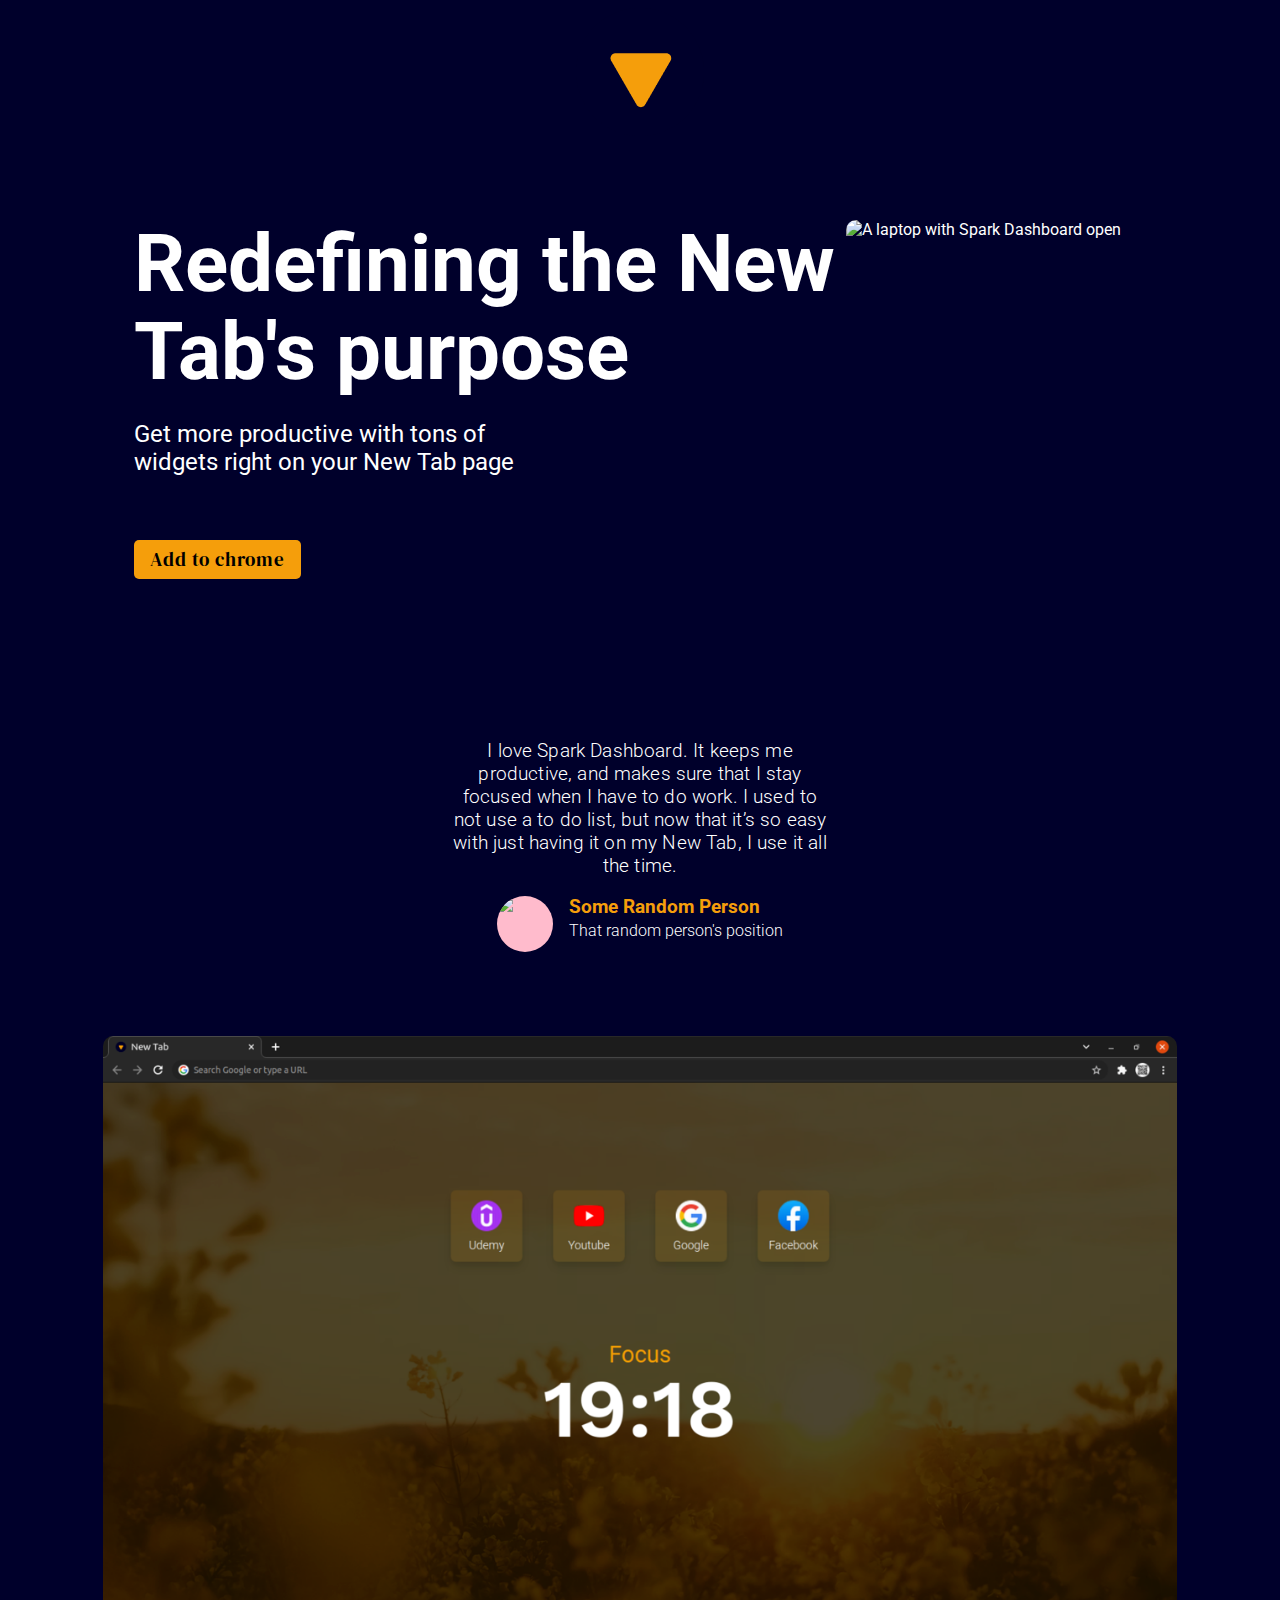
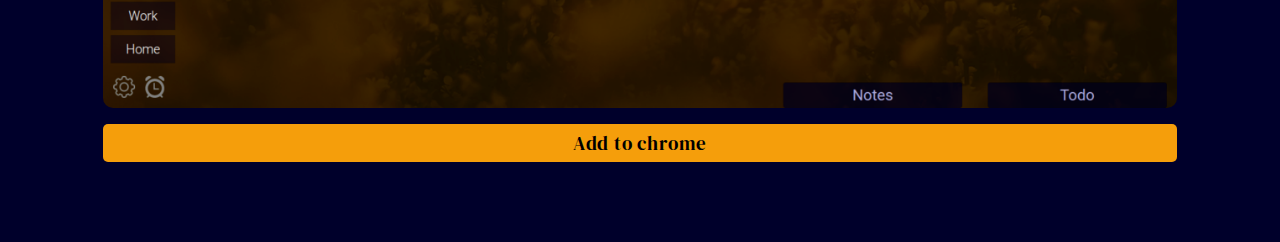
==== index.html @ c19ab489 "First commit, finished v1" ====
<!DOCTYPE html>
<html lang="en">
  <head>
    <meta charset="UTF-8" />
    <meta http-equiv="X-UA-Compatible" content="IE=edge" />
    <meta name="viewport" content="width=device-width, initial-scale=1.0" />
    <title>Spark Dashboard</title>
    <link rel="stylesheet" href="style.css" />
  </head>
  <body>
    <img src="./logo.png" alt="" />
    <section class="intro">
      <article class="intro--content">
        <div class="intro--text">
          <h1 class="title">Redefining the New Tab's purpose</h1>
          <p class="title--explanation">
            Get more productive with tons of widgets right on your New Tab page
          </p>
        </div>
        <button class="cta"><a href="">Add to chrome</a></button>
      </article>
      <img
        src="./laptopmockup.png"
        class="mockup"
        alt="A laptop with Spark Dashboard open"
      />
    </section>
    <section class="testimonial">
      <p class="testimonial--text">
        I love Spark Dashboard. It keeps me productive, and makes sure that I
        stay focused when I have to do work. I used to not use a to do list, but now that
        it’s so easy with just having it on my New Tab, I use it all the time.
      </p>
      <div class="testimonial--person">
        <div class="person--image">
          <img src="./testimonial.jpg" class="testimonial--pesron__image" alt=" " />
        </div>
        <div class="testimonial--person__identity">
          <h3 class="testimonial--person__name">Some Random Person</h3>
          <p class="testimonial--person__title">That random person's position</p>
        </div>
      </div>
    </section>
    <section class="picture">
        <img src="./screenshot.png" class="picture--image" alt="">
        <button class="cta"><a href="">Add to chrome</a></button>
    </section>
  </body>
</html>
---- style.css ----
@import url("https://fonts.googleapis.com/css2?family=DM+Serif+Display&display=swap");
@import url("https://fonts.googleapis.com/css2?family=DM+Serif+Display&family=Roboto:wght@100;300;400;700;900&display=swap");

:root {
  --dark: #00002b;
  --light: #f59e0b;
  --white: white;
  --black: black;
}

body {
  background-color: var(--dark);
  color: var(--white);
  font-family: "Roboto", sans-serif;
  text-align: center;
}

.logo {
  margin-left: auto;
  margin-right: auto;
  object-fit: contain;
  object-position: center;
}

.intro {
  text-align: left;
  display: flex;
  justify-content: space-around;
  width: 80%;
  margin: 5rem auto;
  margin-bottom: 10rem;
}

.intro--text {
  margin-bottom: 4rem;
}

.title {
  line-height: 110%;
  font-size: 5rem;
  margin: 0;
}

.title--explanation {
  font-size: 1.5rem;
  width: 60%;
}

.cta {
  background-color: var(--light);
  border: none;
  padding: 0.4rem 1rem;
  font-weight: light;
  font-family: "DM Serif Display";
  letter-spacing: 0.05rem;
  font-size: 1.2rem;
  border-radius: 5px;
}

.cta > a {
  text-decoration: none;
  color: black;
}

.mockup {
  width: 40vw;
  border-radius: 10px;
}

/**/
.testimonial {
  text-align: left;
  width: 30%;
  margin: 0 auto;
}

.testimonial--text {
  text-align: center;
  font-size: 1.2rem;
  font-weight: 300;
  letter-spacing: 0.01rem;
}

.testimonial--person {
  display: flex;
  justify-content: center;
  align-items: flex-start;
}

.person--image {
  border-radius: 50%;
  height: 3.5rem;
  width: 3.5rem;
  overflow: hidden;
  margin-right: 1rem;
  background-color: #ffbbcc;
}

.testimonial--person__image {
}

.testimonial--person__identity {
  margin: 0;
}

.testimonial--person__name {
  margin: 0;
  color: var(--light);
}

.testimonial--person__title {
  margin-top: 0.2rem;
  font-weight: 300;
}

.picture {
  margin: 5rem auto;
  text-align: center;
  display: flex;
  flex-direction: column;
  width: 85%;
}

.picture--image {
  border-radius: 10px;
  margin-bottom: 1rem;
}
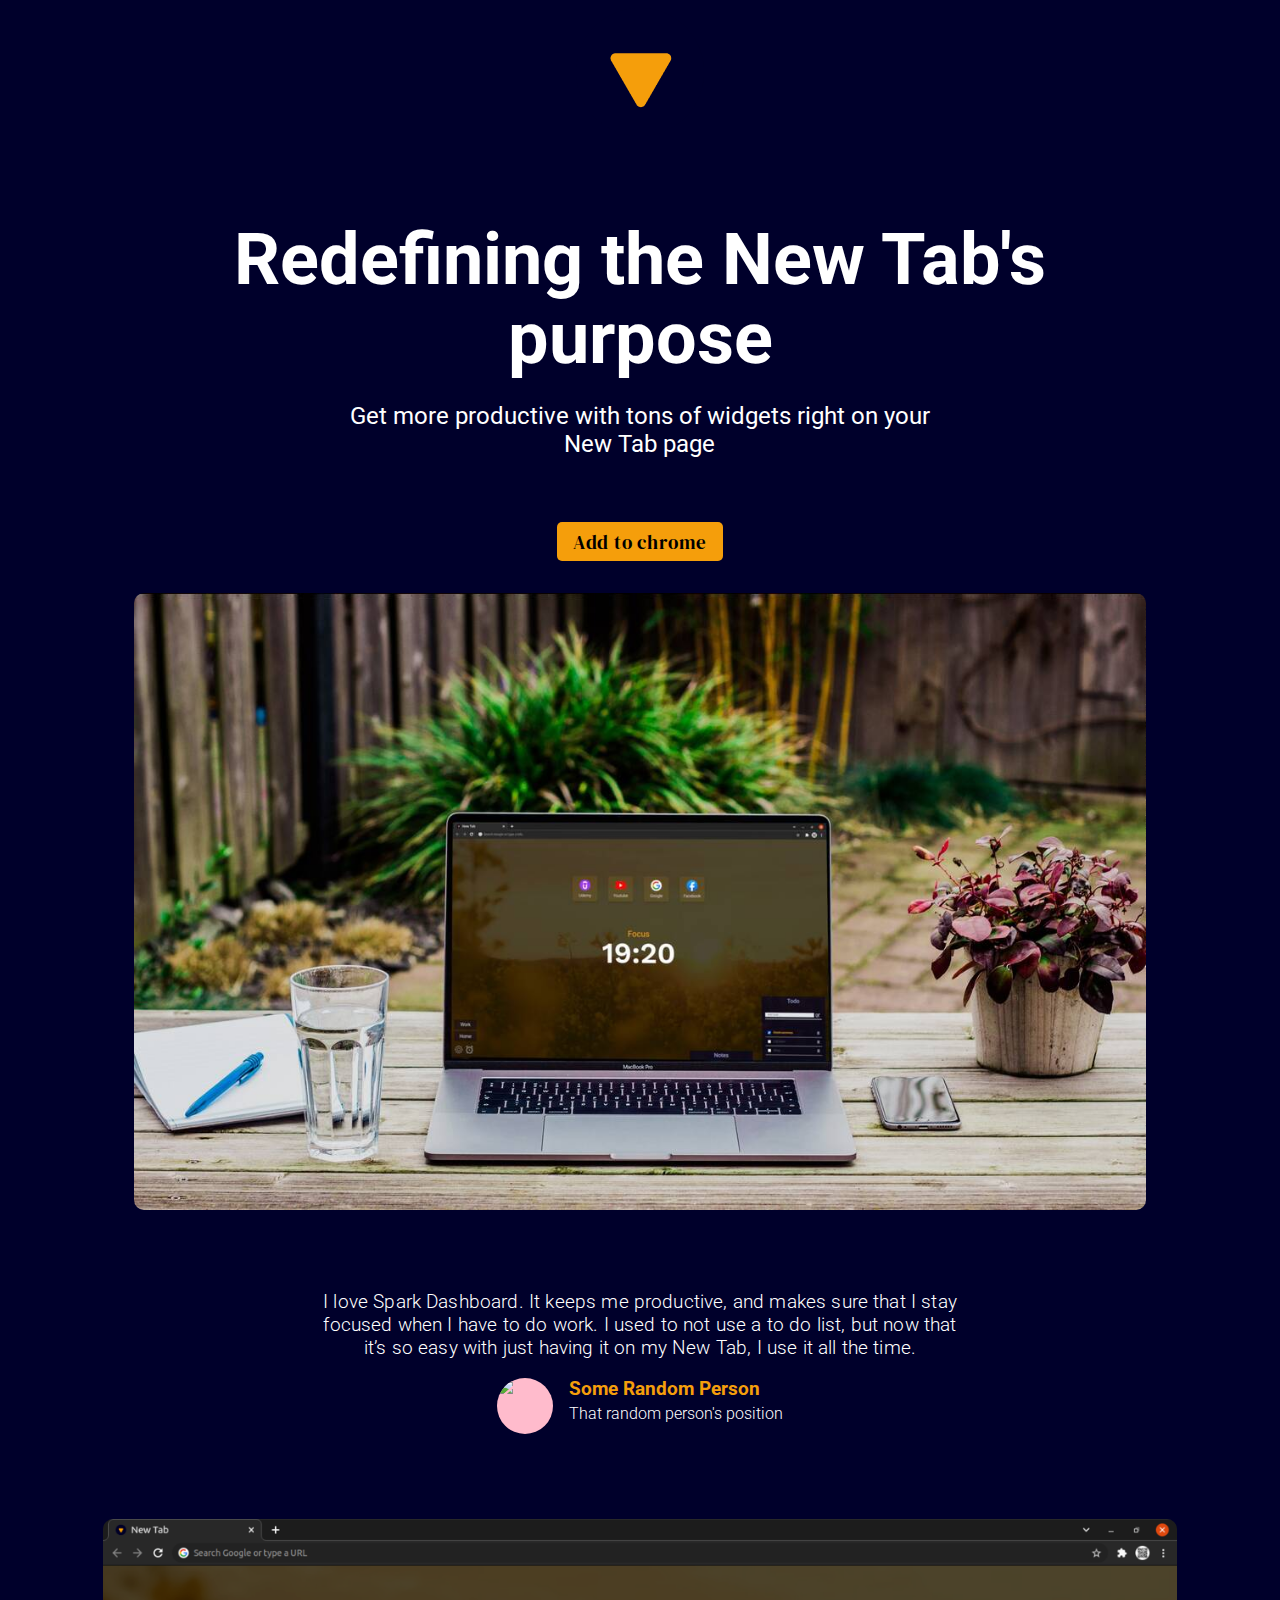
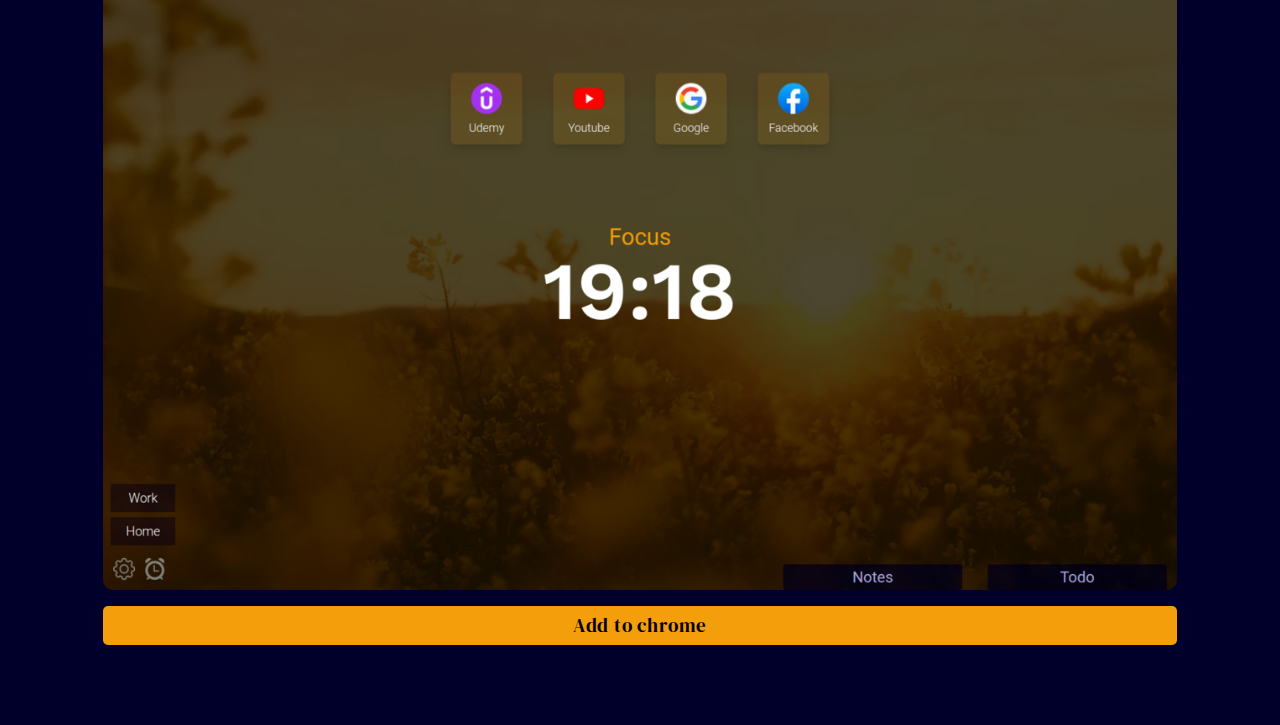
==== commit b5390a19: "uploading images post" ====
--- a/index.html
+++ b/index.html
@@ -5,10 +5,10 @@
     <meta http-equiv="X-UA-Compatible" content="IE=edge" />
     <meta name="viewport" content="width=device-width, initial-scale=1.0" />
     <title>Spark Dashboard</title>
-    <link rel="stylesheet" href="style.css" />
+    <link rel="stylesheet" href="/style.css" />
   </head>
   <body>
-    <img src="./logo.png" alt="" />
+    <img src="/logo.png" alt="Logo" />
     <section class="intro">
       <article class="intro--content">
         <div class="intro--text">
@@ -20,7 +20,7 @@
         <button class="cta"><a href="">Add to chrome</a></button>
       </article>
       <img
-        src="./laptopmockup.png"
+        src="/laptopmockup.jpg"
         class="mockup"
         alt="A laptop with Spark Dashboard open"
       />
@@ -33,7 +33,7 @@
       </p>
       <div class="testimonial--person">
         <div class="person--image">
-          <img src="./testimonial.jpg" class="testimonial--pesron__image" alt=" " />
+          <img src="/testimonial.jpg" class="testimonial--pesron__image" alt=" " />
         </div>
         <div class="testimonial--person__identity">
           <h3 class="testimonial--person__name">Some Random Person</h3>
@@ -42,7 +42,7 @@
       </div>
     </section>
     <section class="picture">
-        <img src="./screenshot.png" class="picture--image" alt="">
+        <img src="/screenshot.png" class="picture--image" alt="">
         <button class="cta"><a href="">Add to chrome</a></button>
     </section>
   </body>
--- a/style.css
+++ b/style.css
@@ -15,6 +15,7 @@
   text-align: center;
 }
 
+
 .logo {
   margin-left: auto;
   margin-right: auto;
@@ -26,10 +27,12 @@
   text-align: left;
   display: flex;
   justify-content: space-around;
+  flex-direction: row;
   width: 80%;
-  margin: 5rem auto;
-  margin-bottom: 10rem;
+  margin: 5rem auto 10rem auto;
 }
+
+
 
 .intro--text {
   margin-bottom: 4rem;
@@ -39,6 +42,7 @@
   line-height: 110%;
   font-size: 5rem;
   margin: 0;
+  margin-right: 4rem;
 }
 
 .title--explanation {
@@ -63,9 +67,11 @@
 }
 
 .mockup {
-  width: 40vw;
+  width: 45vw;
   border-radius: 10px;
 }
+
+
 
 /**/
 .testimonial {
@@ -96,9 +102,6 @@
   background-color: #ffbbcc;
 }
 
-.testimonial--person__image {
-}
-
 .testimonial--person__identity {
   margin: 0;
 }
@@ -125,3 +128,41 @@
   border-radius: 10px;
   margin-bottom: 1rem;
 }
+
+@media only screen and (max-width: 1450px) {
+  .intro {
+    display: flex;
+    margin: 5rem auto 5rem auto;
+    flex-direction: column;
+  }
+  .intro--content {
+    text-align: center;
+  }
+  .title {
+    margin-right: auto;
+    margin-left: auto;
+    font-size: 4.5rem;
+  }
+  .title--explanation {
+    margin-right: auto;
+    margin-left: auto;
+  }
+  .mockup {
+    width: 100%;
+    margin-top: 2rem;
+  }
+  .testimonial {
+    width: 50vw;
+  }
+}
+
+@media only screen and (max-width: 1000px) {
+  .title {
+    font-size: 2.8rem;
+  }
+}
+
+
+@media only screen and (max-width: 650px) {
+  
+}
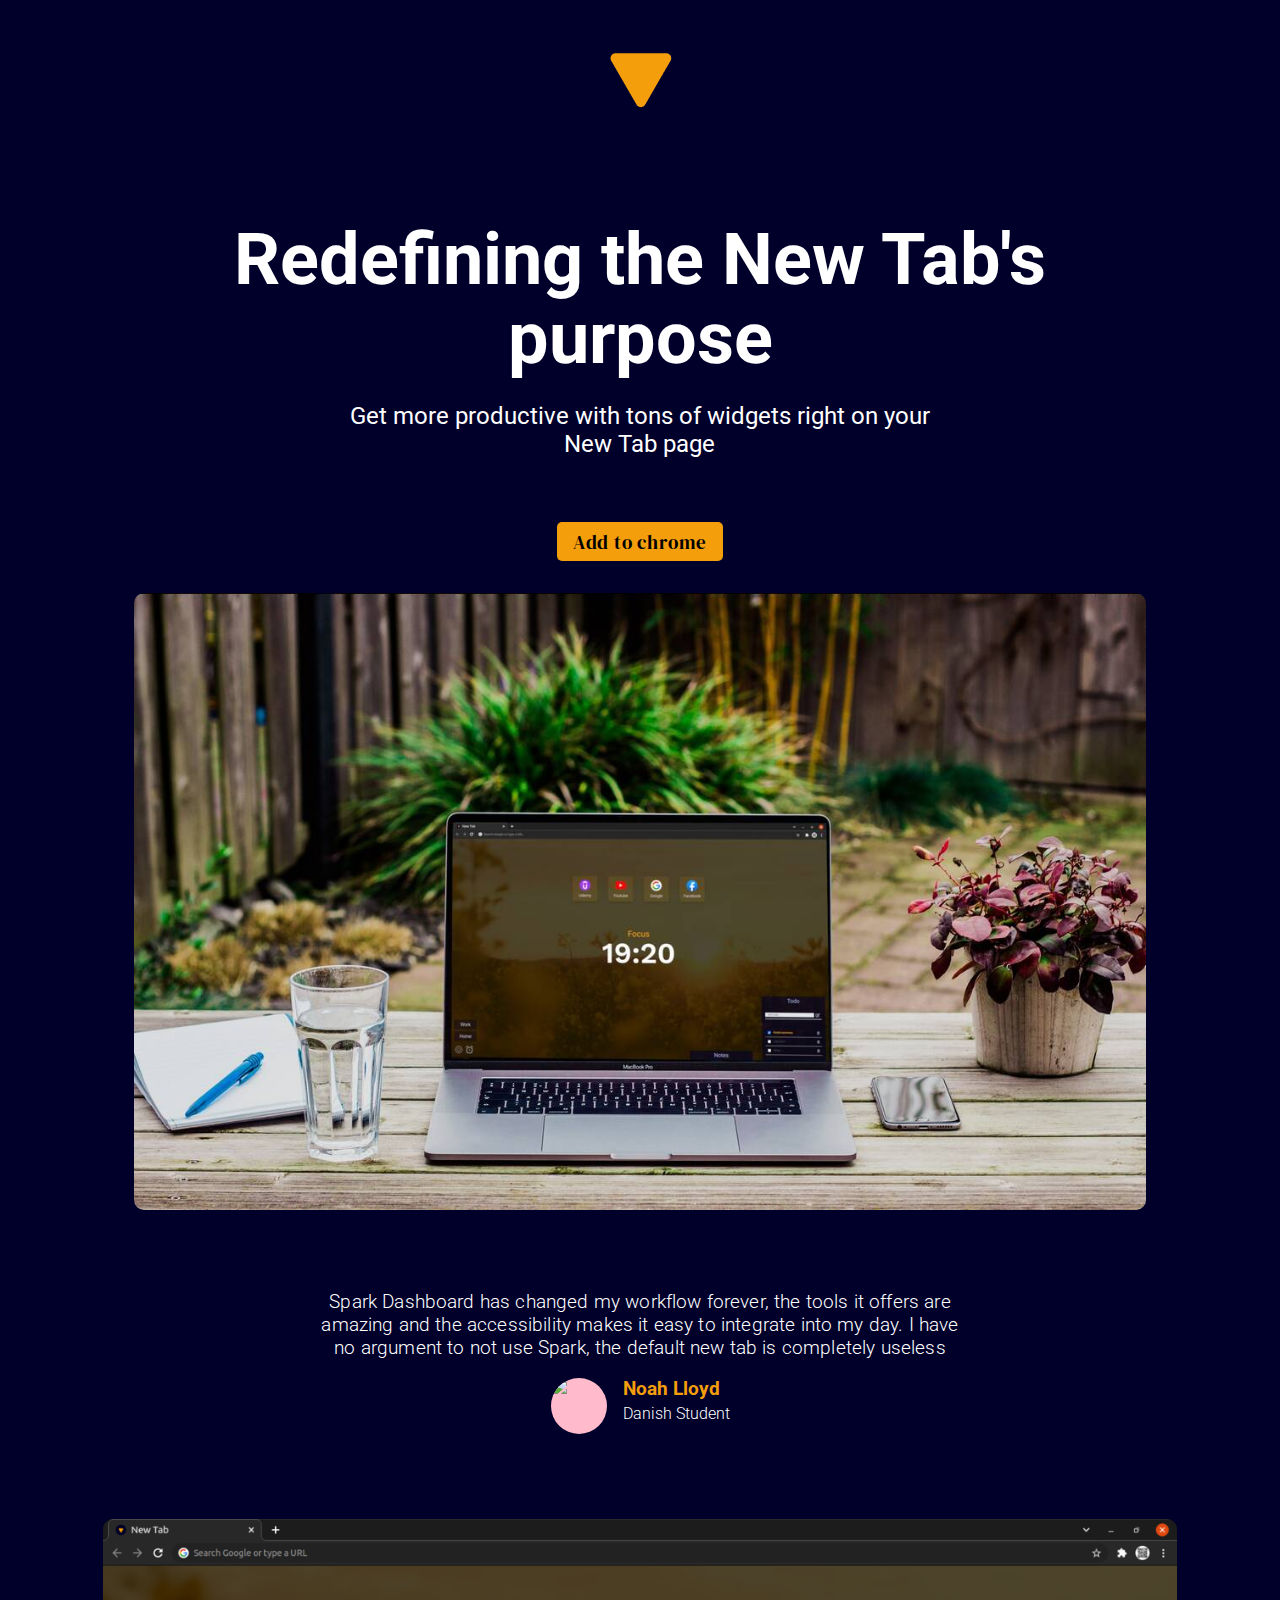
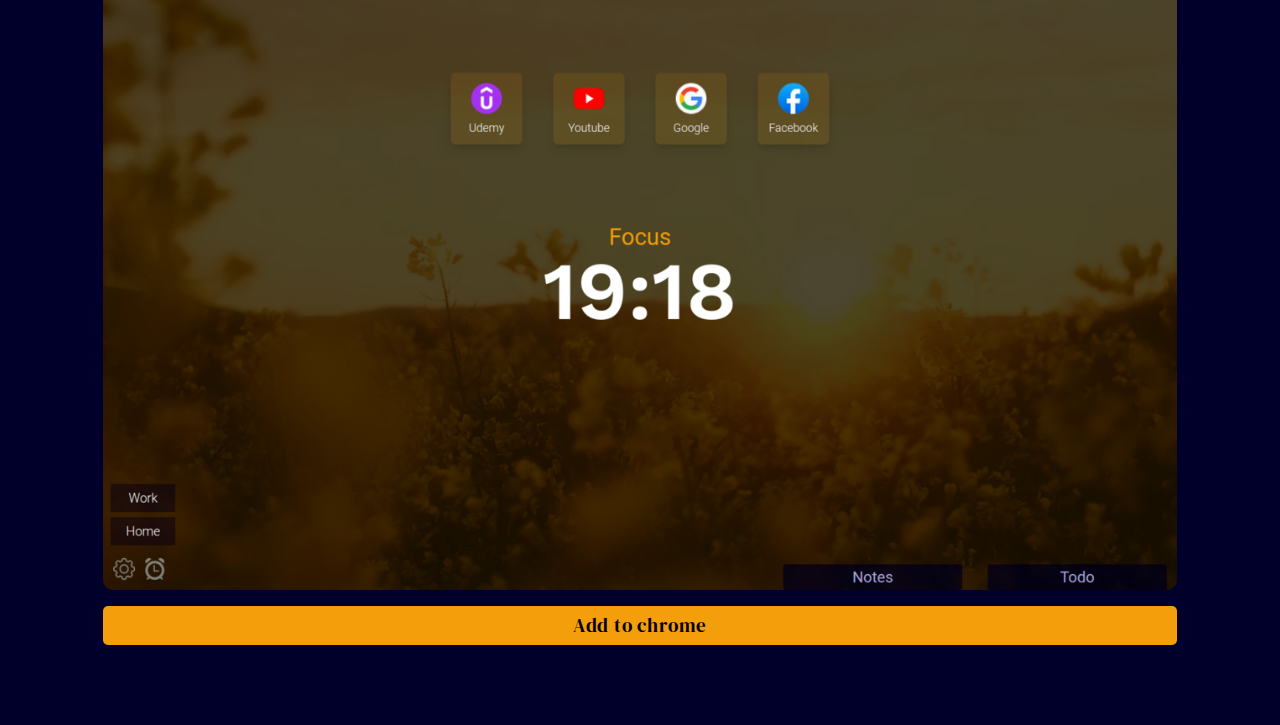
==== commit 1f94f5c5: "Made version 2 with template" ====
--- a/index.html
+++ b/index.html
@@ -27,23 +27,28 @@
     </section>
     <section class="testimonial">
       <p class="testimonial--text">
-        I love Spark Dashboard. It keeps me productive, and makes sure that I
-        stay focused when I have to do work. I used to not use a to do list, but now that
-        it’s so easy with just having it on my New Tab, I use it all the time.
+        Spark Dashboard has changed my workflow forever, the tools it offers are
+        amazing and the accessibility makes it easy to integrate into my day. I
+        have no argument to not use Spark, the default new tab is completely
+        useless
       </p>
       <div class="testimonial--person">
         <div class="person--image">
-          <img src="/testimonial.jpg" class="testimonial--pesron__image" alt=" " />
+          <img
+            src="/testimonial.jpg"
+            class="testimonial--pesron__image"
+            alt=" "
+          />
         </div>
         <div class="testimonial--person__identity">
-          <h3 class="testimonial--person__name">Some Random Person</h3>
-          <p class="testimonial--person__title">That random person's position</p>
+          <h3 class="testimonial--person__name">Noah Lloyd</h3>
+          <p class="testimonial--person__title">Danish Student</p>
         </div>
       </div>
     </section>
     <section class="picture">
-        <img src="/screenshot.png" class="picture--image" alt="">
-        <button class="cta"><a href="">Add to chrome</a></button>
+      <img src="/screenshot.png" class="picture--image" alt="" />
+      <button class="cta"><a href="">Add to chrome</a></button>
     </section>
   </body>
 </html>
